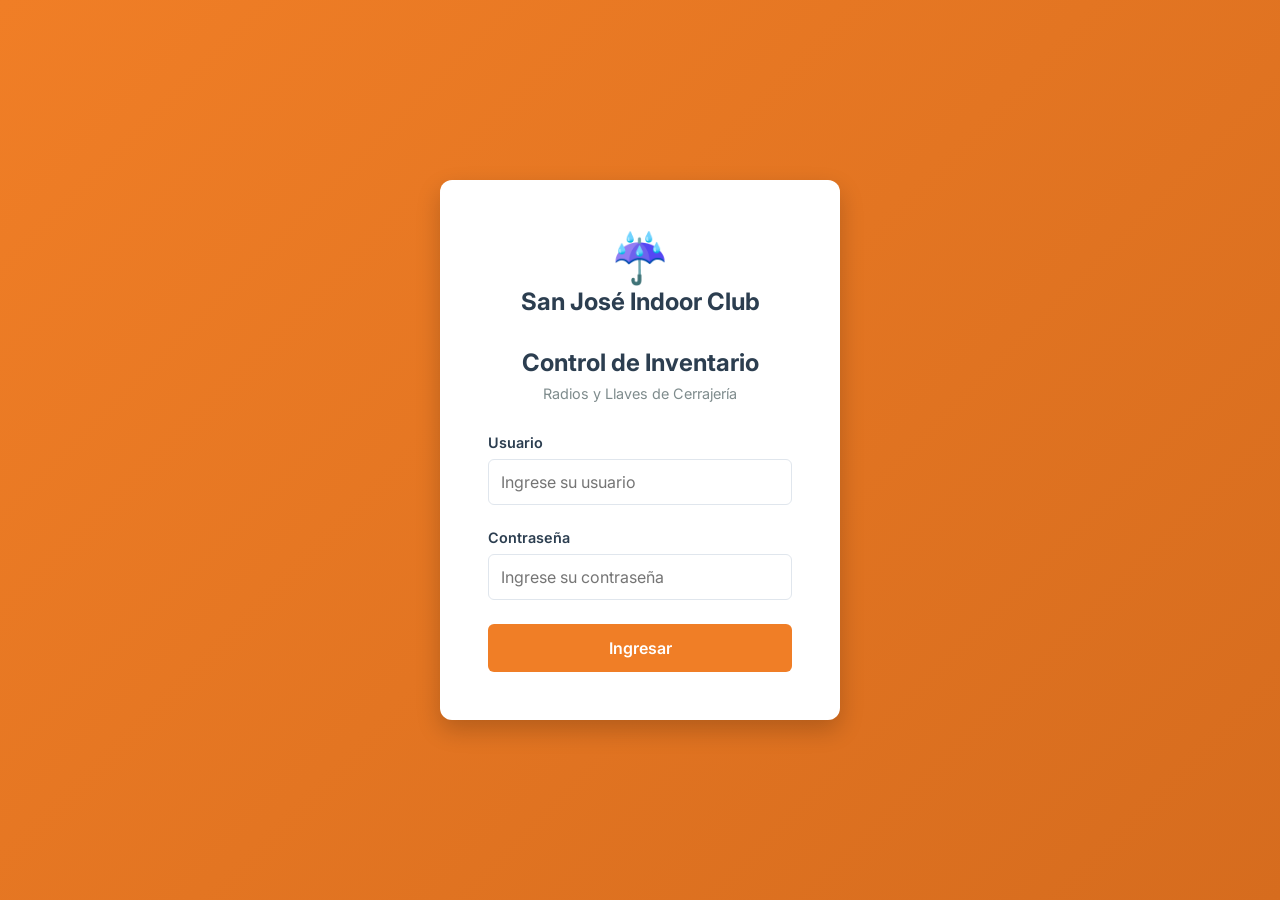
==== public/index.html @ 8b9a88dc "Creación de proyecto controles-seguridad" ====
<!DOCTYPE html>
<html lang="es">
<head>
    <meta charset="UTF-8">
    <meta name="viewport" content="width=device-width, initial-scale=1.0">
    <title>Indoor Club - Control de Inventario</title>
    <link rel="stylesheet" href="css/style.css">
    <link href="https://fonts.googleapis.com/css2?family=Inter:wght@300;400;600;700&display=swap" rel="stylesheet">
</head>
<body>
    <div class="login-container">
        <div class="login-card">
            <div class="logo-container">
                <!-- Se puede colocar la imagen en public/img/logo.png -->
                <div class="logo-placeholder">
                    <span class="umbrella-icon">☔</span>
                    <h2>San José Indoor Club</h2>
                </div>
            </div>
            <h1>Control de Inventario</h1>
            <p>Radios y Llaves de Cerrajería</p>
            <form id="loginForm">
                <div class="input-group">
                    <label for="username">Usuario</label>
                    <input type="text" id="username" required placeholder="Ingrese su usuario">
                </div>
                <div class="input-group">
                    <label for="password">Contraseña</label>
                    <input type="password" id="password" required placeholder="Ingrese su contraseña">
                </div>
                <div id="loginError" class="error-msg" style="display: none;">Credenciales inválidas</div>
                <button type="submit" class="btn-primary">Ingresar</button>
            </form>
        </div>
    </div>
    <script src="js/auth.js"></script>
</body>
</html>
---- public/css/style.css ----
:root {
    --primary: #F07E26; /* Naranja Indoor Club */
    --primary-dark: #D66C1E;
    --secondary: #E3E829; /* Amarillo */
    --accent: #1EB42F; /* Verde */
    --bg-color: #F8F9FA;
    --card-bg: #FFFFFF;
    --text-main: #2C3E50;
    --text-muted: #7F8C8D;
    --border-color: #E0E6ED;
    --error: #E74C3C;
    --success: #2ECC71;
}

* {
    box-sizing: border-box;
    margin: 0;
    padding: 0;
    font-family: 'Inter', sans-serif;
}

body {
    background-color: var(--bg-color);
    color: var(--text-main);
    display: flex;
    flex-direction: column;
    min-height: 100vh;
}

/* Login Styles */
.login-container {
    display: flex;
    justify-content: center;
    align-items: center;
    height: 100vh;
    background: linear-gradient(135deg, var(--primary) 0%, var(--primary-dark) 100%);
}

.login-card {
    background: var(--card-bg);
    padding: 3rem;
    border-radius: 12px;
    box-shadow: 0 10px 25px rgba(0,0,0,0.2);
    width: 100%;
    max-width: 400px;
    text-align: center;
}

.logo-placeholder {
    display: flex;
    flex-direction: column;
    align-items: center;
    margin-bottom: 2rem;
}

.umbrella-icon {
    font-size: 3rem;
    color: var(--primary);
}

.login-card h1 {
    font-size: 1.5rem;
    margin-bottom: 0.5rem;
    color: var(--text-main);
}

.login-card p {
    color: var(--text-muted);
    margin-bottom: 2rem;
    font-size: 0.9rem;
}

.input-group {
    margin-bottom: 1.5rem;
    text-align: left;
}

.input-group label {
    display: block;
    margin-bottom: 0.5rem;
    font-size: 0.9rem;
    font-weight: 600;
}

.input-group input {
    width: 100%;
    padding: 0.75rem;
    border: 1px solid var(--border-color);
    border-radius: 6px;
    font-size: 1rem;
    transition: border-color 0.3s ease;
}

.input-group input:focus {
    outline: none;
    border-color: var(--primary);
    box-shadow: 0 0 0 2px rgba(240, 126, 38, 0.2);
}

.btn-primary {
    width: 100%;
    padding: 0.85rem;
    background-color: var(--primary);
    color: white;
    border: none;
    border-radius: 6px;
    font-size: 1rem;
    font-weight: 600;
    cursor: pointer;
    transition: background-color 0.3s ease, transform 0.1s ease;
}

.btn-primary:hover {
    background-color: var(--primary-dark);
}

.btn-primary:active {
    transform: scale(0.98);
}

.error-msg {
    color: var(--error);
    font-size: 0.85rem;
    margin-bottom: 1rem;
    display: none;
}

/* Dashboard Styles */
.dashboard-layout {
    display: flex;
    height: 100vh;
}

.sidebar {
    width: 260px;
    background-color: white;
    border-right: 1px solid var(--border-color);
    display: flex;
    flex-direction: column;
}

.sidebar-header {
    padding: 1.5rem;
    border-bottom: 1px solid var(--border-color);
    text-align: center;
}

.sidebar-header h2 {
    color: var(--primary);
    font-size: 1.2rem;
}

.nav-menu {
    flex: 1;
    padding: 1rem 0;
    list-style: none;
}

.nav-menu li {
    padding: 0.75rem 1.5rem;
    cursor: pointer;
    font-weight: 500;
    color: var(--text-muted);
    transition: all 0.3s ease;
    border-left: 4px solid transparent;
}

.nav-menu li:hover, .nav-menu li.active {
    background-color: rgba(240, 126, 38, 0.1);
    color: var(--primary);
    border-left-color: var(--primary);
}

.sidebar-footer {
    padding: 1.5rem;
    border-top: 1px solid var(--border-color);
}

.user-info {
    margin-bottom: 1rem;
    font-size: 0.9rem;
}

.user-info strong {
    color: var(--primary);
}

.btn-logout {
    width: 100%;
    padding: 0.5rem;
    background-color: #f8f9fa;
    border: 1px solid var(--border-color);
    color: var(--text-main);
    border-radius: 4px;
    cursor: pointer;
    transition: background 0.3s;
}

.btn-logout:hover {
    background-color: #e2e6ea;
}

.main-content {
    flex: 1;
    padding: 2rem;
    overflow-y: auto;
    background-color: var(--bg-color);
}

.section-title {
    margin-bottom: 1.5rem;
    color: var(--text-main);
    display: flex;
    justify-content: space-between;
    align-items: center;
}

.card {
    background: white;
    border-radius: 8px;
    padding: 1.5rem;
    box-shadow: 0 2px 10px rgba(0,0,0,0.05);
    margin-bottom: 1.5rem;
}

/* Tables */
table {
    width: 100%;
    border-collapse: collapse;
    margin-top: 1rem;
}

th, td {
    padding: 1rem;
    text-align: left;
    border-bottom: 1px solid var(--border-color);
}

th {
    background-color: #f8f9fa;
    color: var(--text-muted);
    font-weight: 600;
    font-size: 0.9rem;
}

tr:hover {
    background-color: #fcfcfc;
}

/* Badges */
.badge {
    padding: 0.25rem 0.5rem;
    border-radius: 20px;
    font-size: 0.75rem;
    font-weight: 600;
}
.badge.disponible { background-color: rgba(46, 204, 113, 0.2); color: #27ae60; }
.badge.en-uso { background-color: rgba(240, 126, 38, 0.2); color: #d35400; }

/* Modals */
.modal {
    display: none;
    position: fixed;
    top: 0; left: 0; width: 100%; height: 100%;
    background: rgba(0,0,0,0.5);
    justify-content: center;
    align-items: center;
}
.modal.active { display: flex; }

.modal-content {
    background: white;
    padding: 2rem;
    border-radius: 8px;
    width: 400px;
    max-width: 90%;
    box-shadow: 0 10px 30px rgba(0,0,0,0.2);
}

.modal-header {
    display: flex;
    justify-content: space-between;
    align-items: center;
    margin-bottom: 1.5rem;
}

.close-btn {
    background: none; border: none; font-size: 1.5rem; cursor: pointer; color: var(--text-muted);
}

.form-group {
    margin-bottom: 1rem;
}
.form-group label {
    display: block; margin-bottom: 0.4rem; font-size: 0.9rem;
}
.form-group input, .form-group select {
    width: 100%; padding: 0.6rem; border: 1px solid var(--border-color); border-radius: 4px;
}

.btn-secondary {
    padding: 0.5rem 1rem;
    background: transparent;
    border: 1px solid var(--border-color);
    border-radius: 4px;
    cursor: pointer;
}
.btn-secondary:hover { background: #f8f9fa; }
.btn-danger {
    padding: 0.5rem 1rem;
    background: var(--error);
    color: white;
    border: none;
    border-radius: 4px;
    cursor: pointer;
}

.action-btns {
    display: flex; gap: 0.5rem;
}
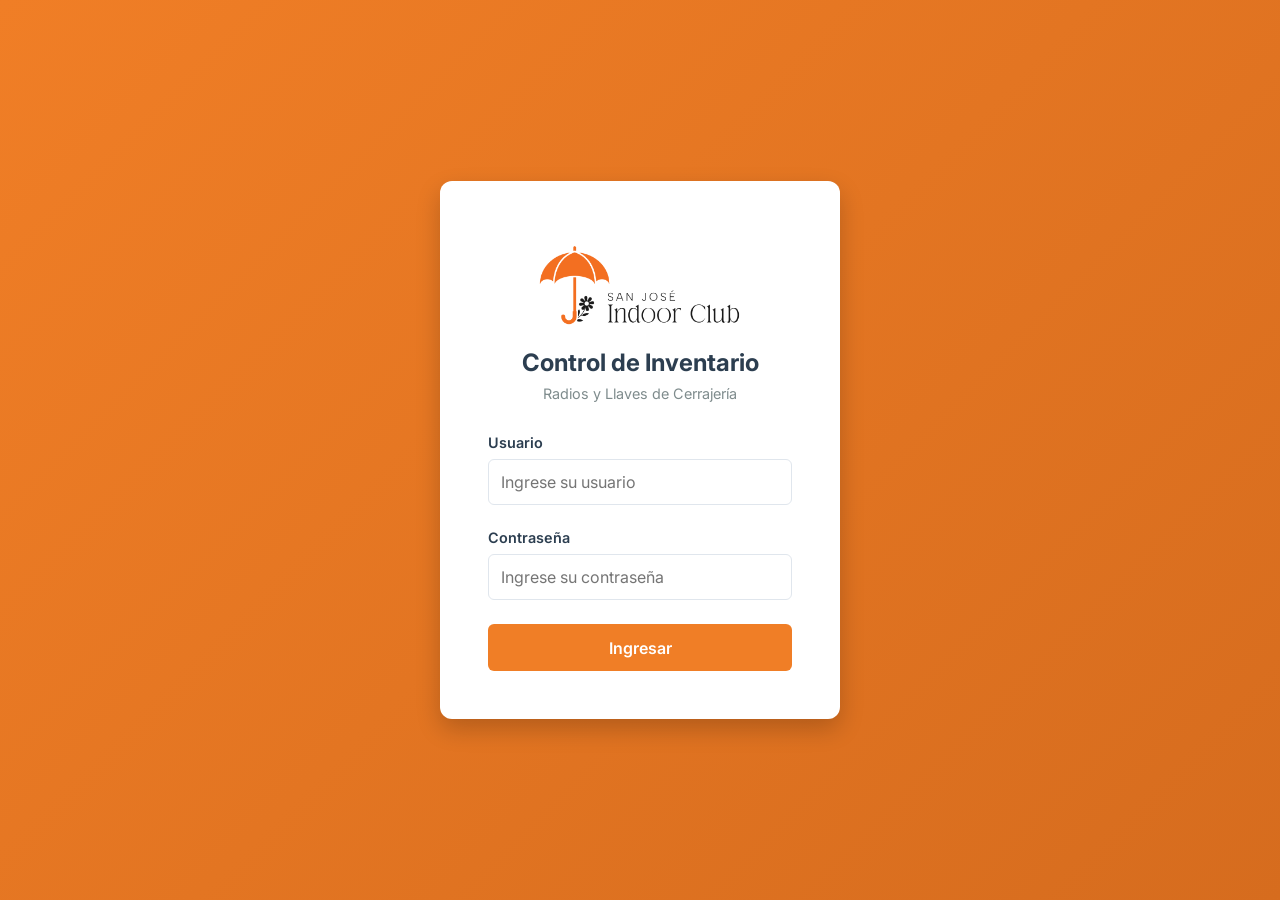
==== commit 3497d501: "Add logo del indoor" ====
--- a/public/index.html
+++ b/public/index.html
@@ -1,5 +1,6 @@
 <!DOCTYPE html>
 <html lang="es">
+
 <head>
     <meta charset="UTF-8">
     <meta name="viewport" content="width=device-width, initial-scale=1.0">
@@ -7,15 +8,13 @@
     <link rel="stylesheet" href="css/style.css">
     <link href="https://fonts.googleapis.com/css2?family=Inter:wght@300;400;600;700&display=swap" rel="stylesheet">
 </head>
+
 <body>
     <div class="login-container">
         <div class="login-card">
             <div class="logo-container">
-                <!-- Se puede colocar la imagen en public/img/logo.png -->
-                <div class="logo-placeholder">
-                    <span class="umbrella-icon">☔</span>
-                    <h2>San José Indoor Club</h2>
-                </div>
+                <img src="img/indoor-club-dark.png" alt="San José Indoor Club"
+                    style="max-width: 300px; height: auto; display: block; margin: 0 auto;">
             </div>
             <h1>Control de Inventario</h1>
             <p>Radios y Llaves de Cerrajería</p>
@@ -35,4 +34,5 @@
     </div>
     <script src="js/auth.js"></script>
 </body>
-</html>
+
+</html>
--- a/public/css/style.css
+++ b/public/css/style.css
@@ -223,6 +223,20 @@
     margin-bottom: 1.5rem;
 }
 
+.search-input {
+    padding: 0.5rem 1rem;
+    border: 1px solid var(--border-color);
+    border-radius: 4px;
+    font-size: 0.9rem;
+    width: 250px;
+    transition: border-color 0.3s;
+}
+
+.search-input:focus {
+    outline: none;
+    border-color: var(--primary);
+}
+
 /* Tables */
 table {
     width: 100%;
@@ -315,6 +329,16 @@
     cursor: pointer;
 }
 
+.btn-edit {
+    padding: 0.5rem 1rem;
+    background: var(--primary);
+    color: white;
+    border: none;
+    border-radius: 4px;
+    cursor: pointer;
+}
+.btn-edit:hover { background: var(--primary-dark); }
+
 .action-btns {
     display: flex; gap: 0.5rem;
 }
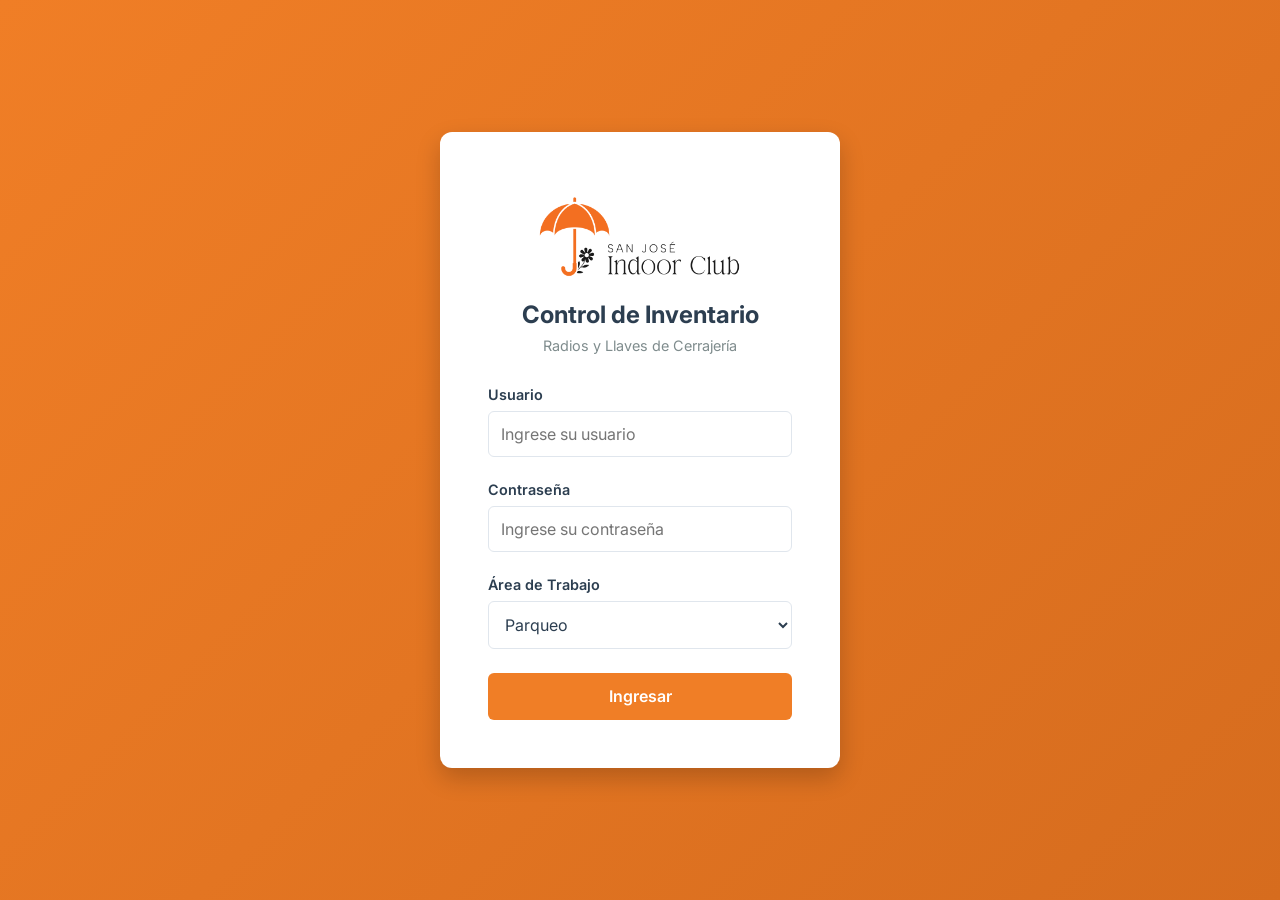
==== commit da1e419b: "Inicio de sesion electivo" ====
--- a/public/index.html
+++ b/public/index.html
@@ -27,6 +27,13 @@
                     <label for="password">Contraseña</label>
                     <input type="password" id="password" required placeholder="Ingrese su contraseña">
                 </div>
+                <div class="input-group">
+                    <label for="login-area">Área de Trabajo</label>
+                    <select id="login-area" class="input-field" required style="width: 100%; padding: 12px; border: 1px solid var(--border-color); border-radius: 6px; background-color: var(--card-bg); font-size: 1rem; color: var(--text-color);">
+                        <option value="Parqueo">Parqueo</option>
+                        <option value="Hectárea">Hectárea</option>
+                    </select>
+                </div>
                 <div id="loginError" class="error-msg" style="display: none;">Credenciales inválidas</div>
                 <button type="submit" class="btn-primary">Ingresar</button>
             </form>
